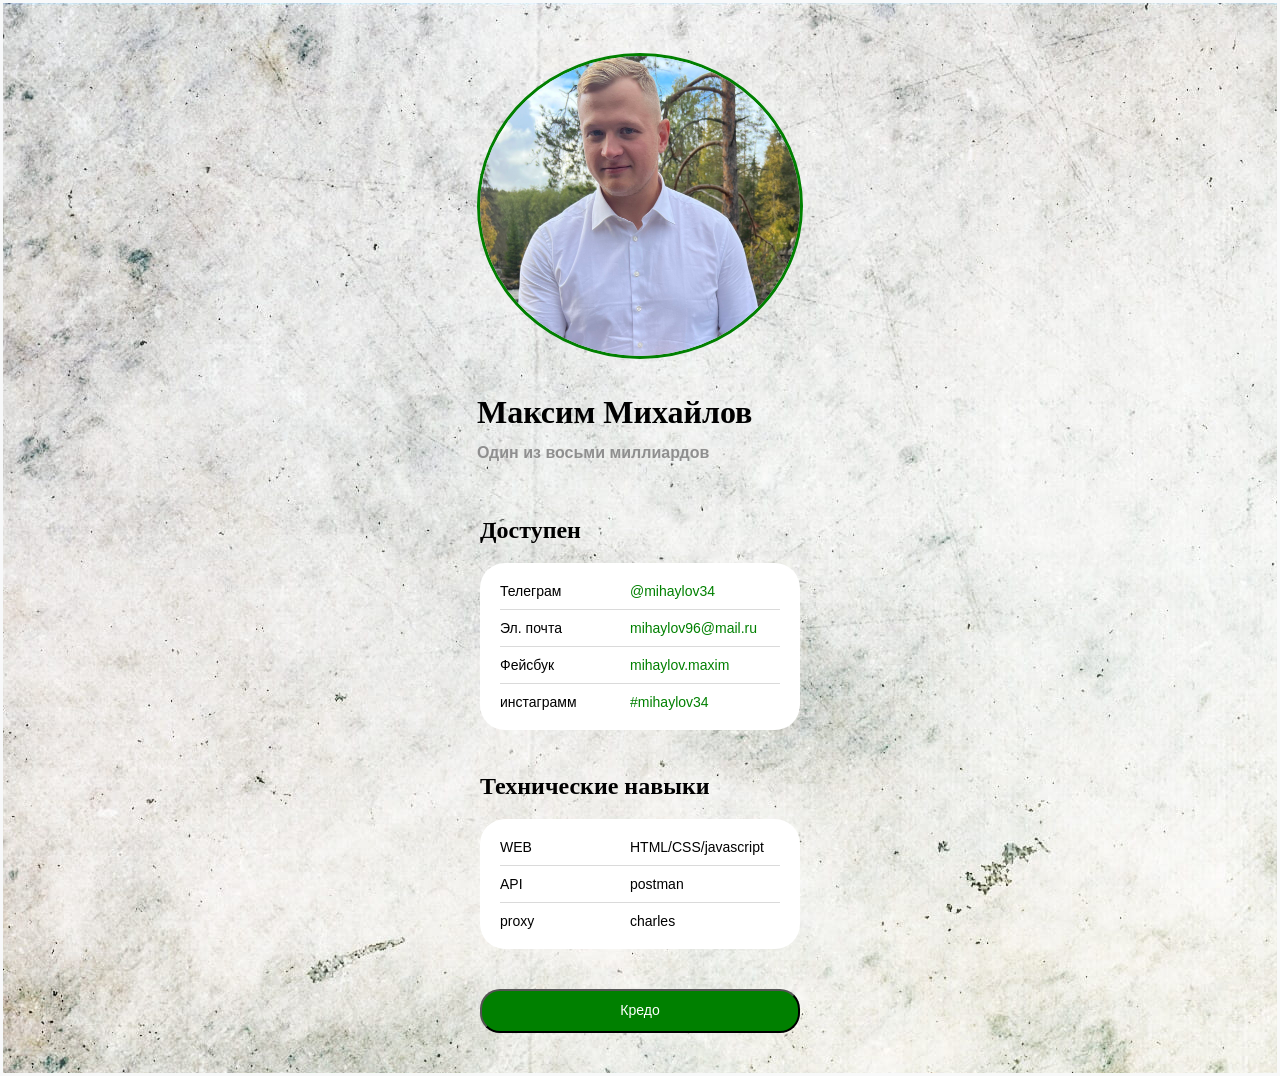
==== cv_studio-main/index.html @ b9b498c7 "Add files via upload" ====
<!DOCTYPE html>
<html lang="en">
  <head>
    <meta charset="UTF-8" />
    <meta http-equiv="X-UA-Compatible" content="IE=edge" />
    <meta name="viewport" content="width=device-width, initial-scale=1.0" />
    <link href="./normalize.css" rel="stylesheet" />
    <link href="./style.css" rel="stylesheet" />
    <link type="Image/x-icon" href="334.png" rel="icon">
    <title>Document</title>
  </head>
  <body>
    <header class="header">
      <img src="./avatar.png" alt="avatar" class="header__avatar" width="320" height="300" />
      <h1 class="header__title">Максим Михайлов</h1>
      <h3 class="header__subtitle">Один из восьми миллиардов</h3>
    </header>
    <main>
      <section class="links">
        <h2 class="links__header">Доступен</h2>
        <ul class="links__container">
          <li class="links__link">
            <p class="links__title">Телеграм</p>
            <a class="linsk__link" href="http://t.me/mihaylov34">@mihaylov34</a>
          </li>
          <li class="links__link">
            <p class="links__title">Эл. почта</p>
            <a class="linsk__link" href="mailto:mihaylov96@mail.ru"
              >mihaylov96@mail.ru</a
            >
          </li>
          <li class="links__link">
            <p class="links__title">Фейсбук</p>
            <a class="linsk__link" href="https://www.facebook.com/profile.php?id=100086972243587&mibextid=LQQJ4d"
              >mihaylov.maxim</a
            >
          </li>
          <li class="links__link">
            <p class="links__title">инстаграмм</p>
            <a class="linsk__link" href="https://instagram.com/mihaylov34?igshid=YmMyMTA2M2Y="
              >#mihaylov34</a
            >
          </li>
         
        </ul>
      </section>
      <section class="links">
        <h2 class="links__header">Технические навыки</h2>
        <ul class="links__container">
          <li class="links__link">
            <p class="links__title">WEB</p>
            <a class="links__title">HTML/CSS/javascript</a>
          </li>
          <li class="links__link">
            <p class="links__title">API</p>
            <a class="links__title">postman</a>
          </li>
          <li class="links__link">
            <p class="links__title">proxy</p>
            <a class="links__title">charles</a>
          </li>
          
        </ul>
      </section>
    </main>
    <footer>
      <button type = "button" class="button-link" href=""> Кредо 

    </footer>
    <script type="text/javascript" src="js.js"></script>
    <link type="Image/x-icon" href="333.png" rel="icon">

  </body>
</html>
---- cv_studio-main/style.css ----
body {
  font-family: "Helvetica";
  background-color: #fdfbfb;
  color:black;
  display: flex;
  flex-direction: column;
  justify-content: center;
  align-items: center;
  background:url(pxf.jpg);
  border: 3px solid rgb(248, 249, 250); 

}

.header {
  margin: 50px 0;
}

.header__avatar {
  border-radius: 50%;
  border: 3px solid green; 
}

.header__title {
  margin: 30px 0 10px 0;
  font-size: 32px;
  line-height: 1.2;
  font-family: "Helvetica Neue";
}

.header__subtitle {
  color: #8f8f8f;
  font-size: 16px;
  line-height: 1.4;
  margin: 0;
}

.links {
  width: 320px;
  margin-bottom: 40px;
}

.links__header {
  font-family: "Helvetica Neue";
  font-size: 24px;
  line-height: 1.4;
  margin: 0 0 15px 0;
}

.links__container {
  list-style-type: none;
  background: #ffffff;
  border-radius: 25px;
  display: flex;
  flex-direction: column;
  align-items: flex-start;
  padding: 20px 20px 10px;
  gap: 10px;
  flex: none;
  order: 1;
  flex-grow: 0;
  box-sizing: border-box;
  margin: 0;
}

.links__link,
.links__title {
  font-size: 14px;
  font-size: 1.4;
}

.links__link {
  display: flex;
  flex-direction: row;
  align-items: flex-start;
  padding: 0px 0px 10px;
  gap: 30px;
  border-bottom: 1px solid #dadada;
  width: 280px;
}

.links__link:last-child {
  border-bottom: none;
}

.linsk__link,
.links__link:visited {
  text-decoration: none;
  color: green;
}

.links__title {
  margin: 0;
  min-width: 100px;
}

footer {
  margin: 0 0 40px 0;
}
.button-link {
  box-sizing: border-box;
  display: flex;
  flex-direction: row;
  justify-content: center;
  align-items: center;
  padding: 10px;
  width: 320px;
  background: green;
  border-radius: 20px;

  font-size: 14px;
  line-height: 1.4;

  color: #ffffff;
  text-decoration: none;
}
img:hover {
  border: 3px solid green; /* Параметры рамки */
  border-radius: 70px; /* Радиус скругления */
    display: inline-block; 
    overflow: hidden; /* Скрываем всё за контуром */
    transition: 2s; /* Время эффекта */
    display: block; 
    transform: scale(1.1); /* Увеличиваем масштаб */
  }
  
 }
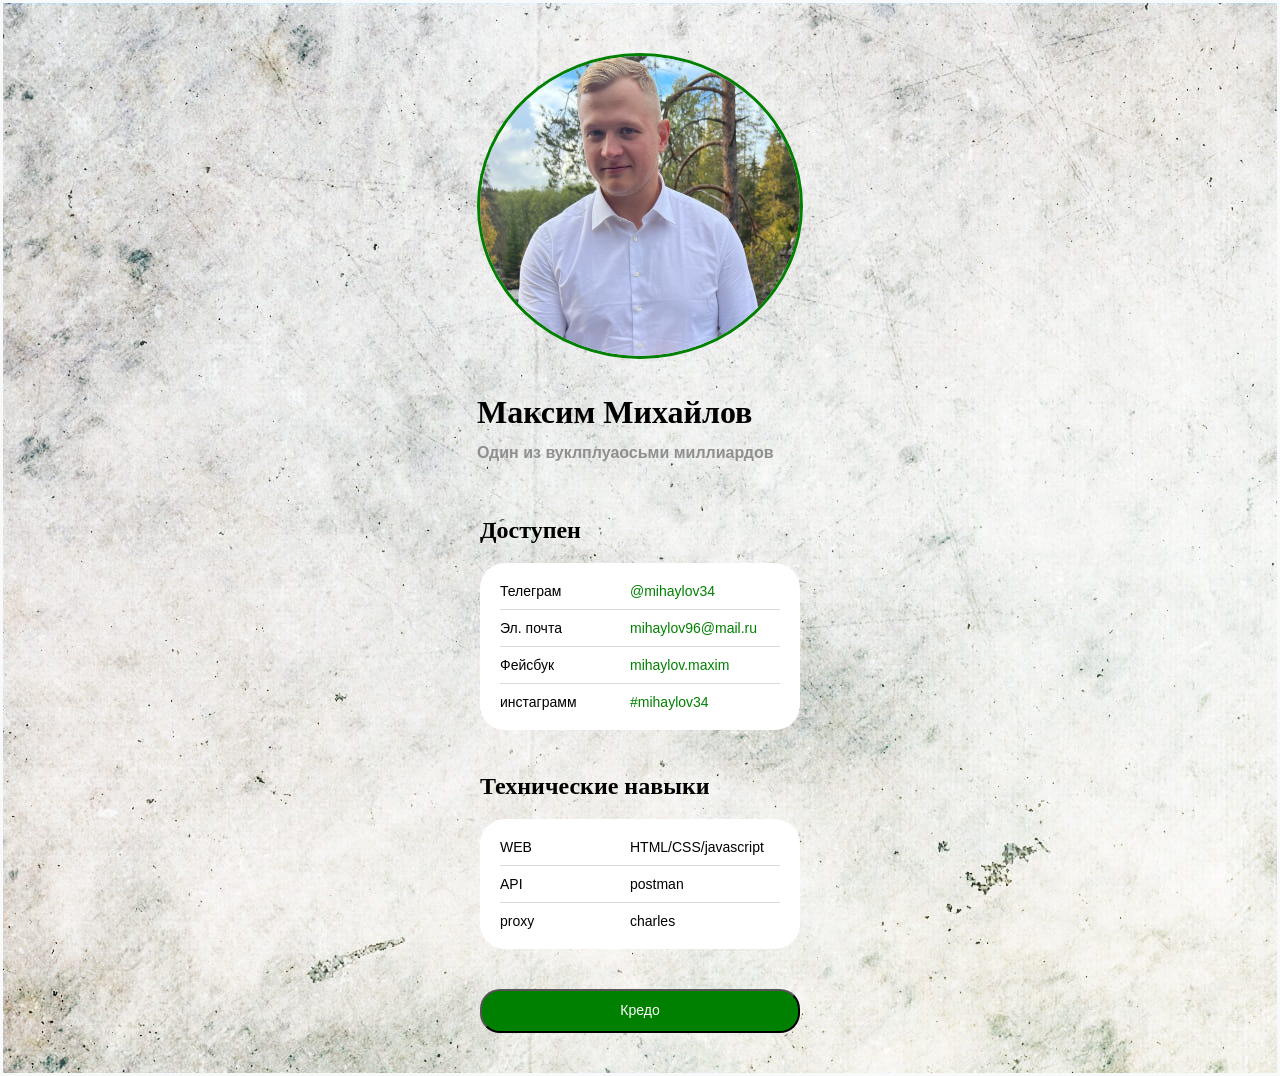
==== commit e6ace0d9: "ааа" ====
--- a/cv_studio-main/index.html
+++ b/cv_studio-main/index.html
@@ -13,7 +13,7 @@
     <header class="header">
       <img src="./avatar.png" alt="avatar" class="header__avatar" width="320" height="300" />
       <h1 class="header__title">Максим Михайлов</h1>
-      <h3 class="header__subtitle">Один из восьми миллиардов</h3>
+      <h3 class="header__subtitle">Один из вуклплуаосьми миллиардов</h3>
     </header>
     <main>
       <section class="links">
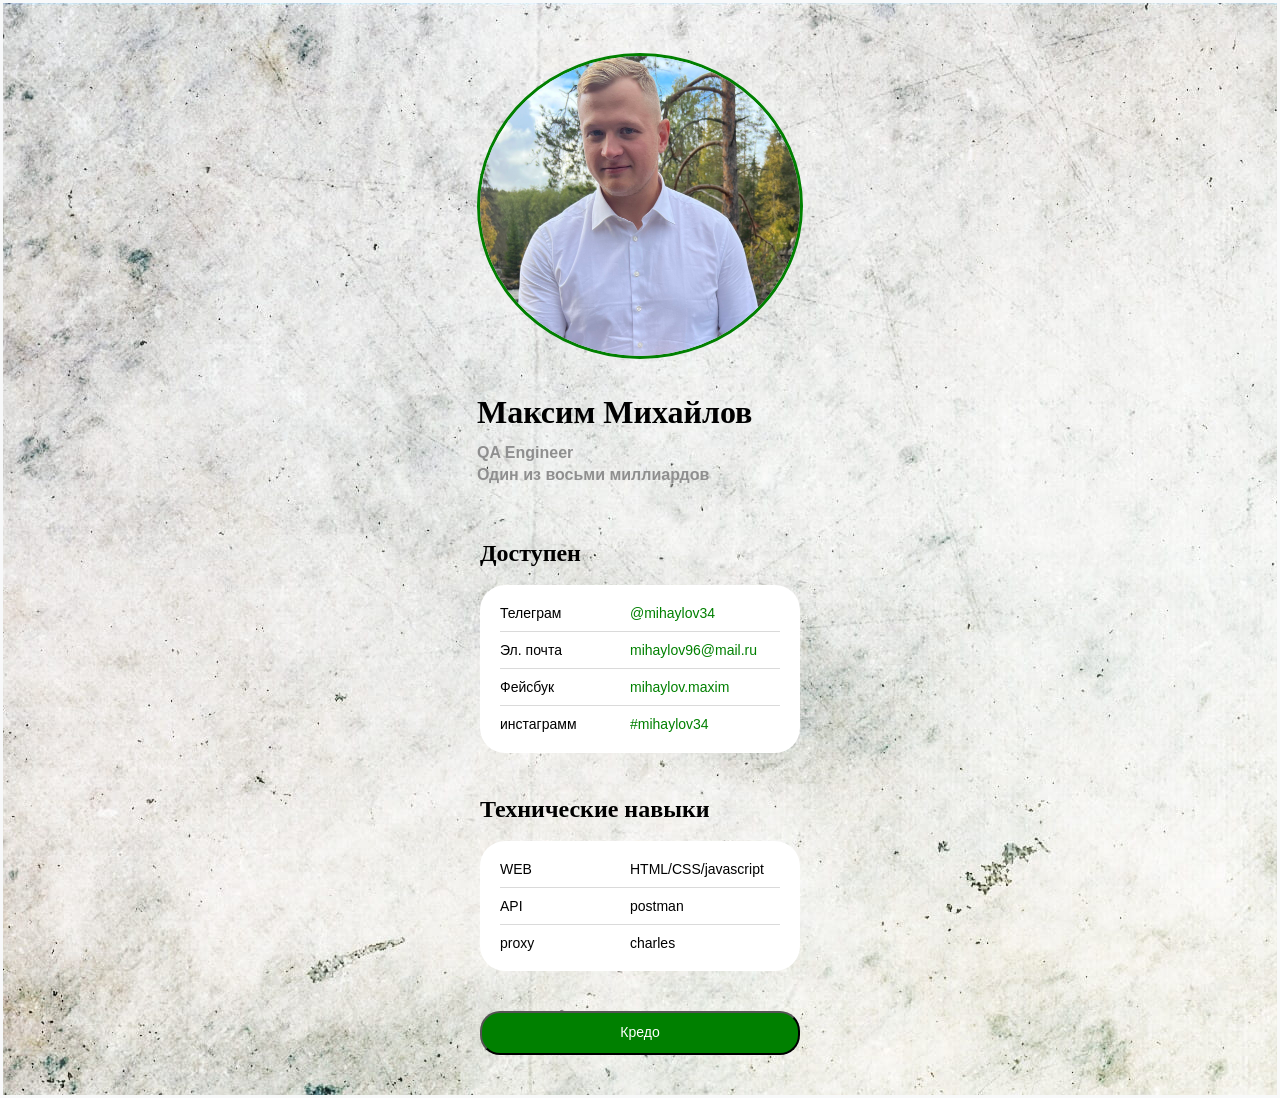
==== commit 94255e45: "заголовок" ====
--- a/cv_studio-main/index.html
+++ b/cv_studio-main/index.html
@@ -13,7 +13,8 @@
     <header class="header">
       <img src="./avatar.png" alt="avatar" class="header__avatar" width="320" height="300" />
       <h1 class="header__title">Максим Михайлов</h1>
-      <h3 class="header__subtitle">Один из вуклплуаосьми миллиардов</h3>
+      <h2 class="header__subtitle">QA Engineer</h2>
+      <h3 class="header__subtitle">Один из восьми миллиардов</h3>
     </header>
     <main>
       <section class="links">
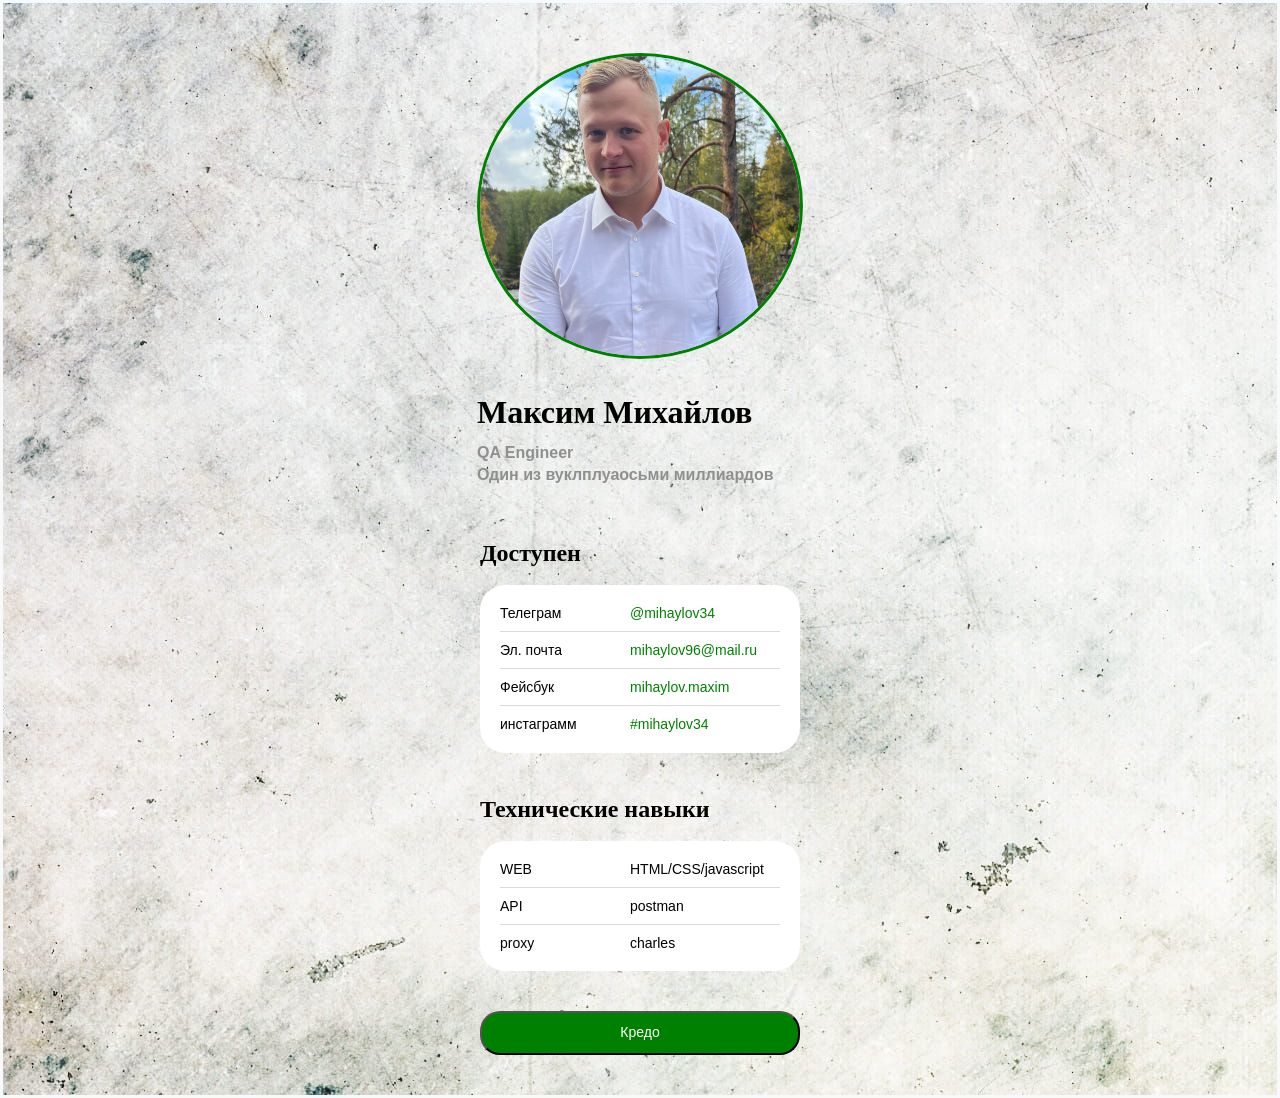
==== commit 75320b38: "Merge branch 'main' into findev" ====
--- a/cv_studio-main/index.html
+++ b/cv_studio-main/index.html
@@ -14,7 +14,7 @@
       <img src="./avatar.png" alt="avatar" class="header__avatar" width="320" height="300" />
       <h1 class="header__title">Максим Михайлов</h1>
       <h2 class="header__subtitle">QA Engineer</h2>
-      <h3 class="header__subtitle">Один из восьми миллиардов</h3>
+      <h3 class="header__subtitle">Один из вуклплуаосьми миллиардов</h3>
     </header>
     <main>
       <section class="links">
